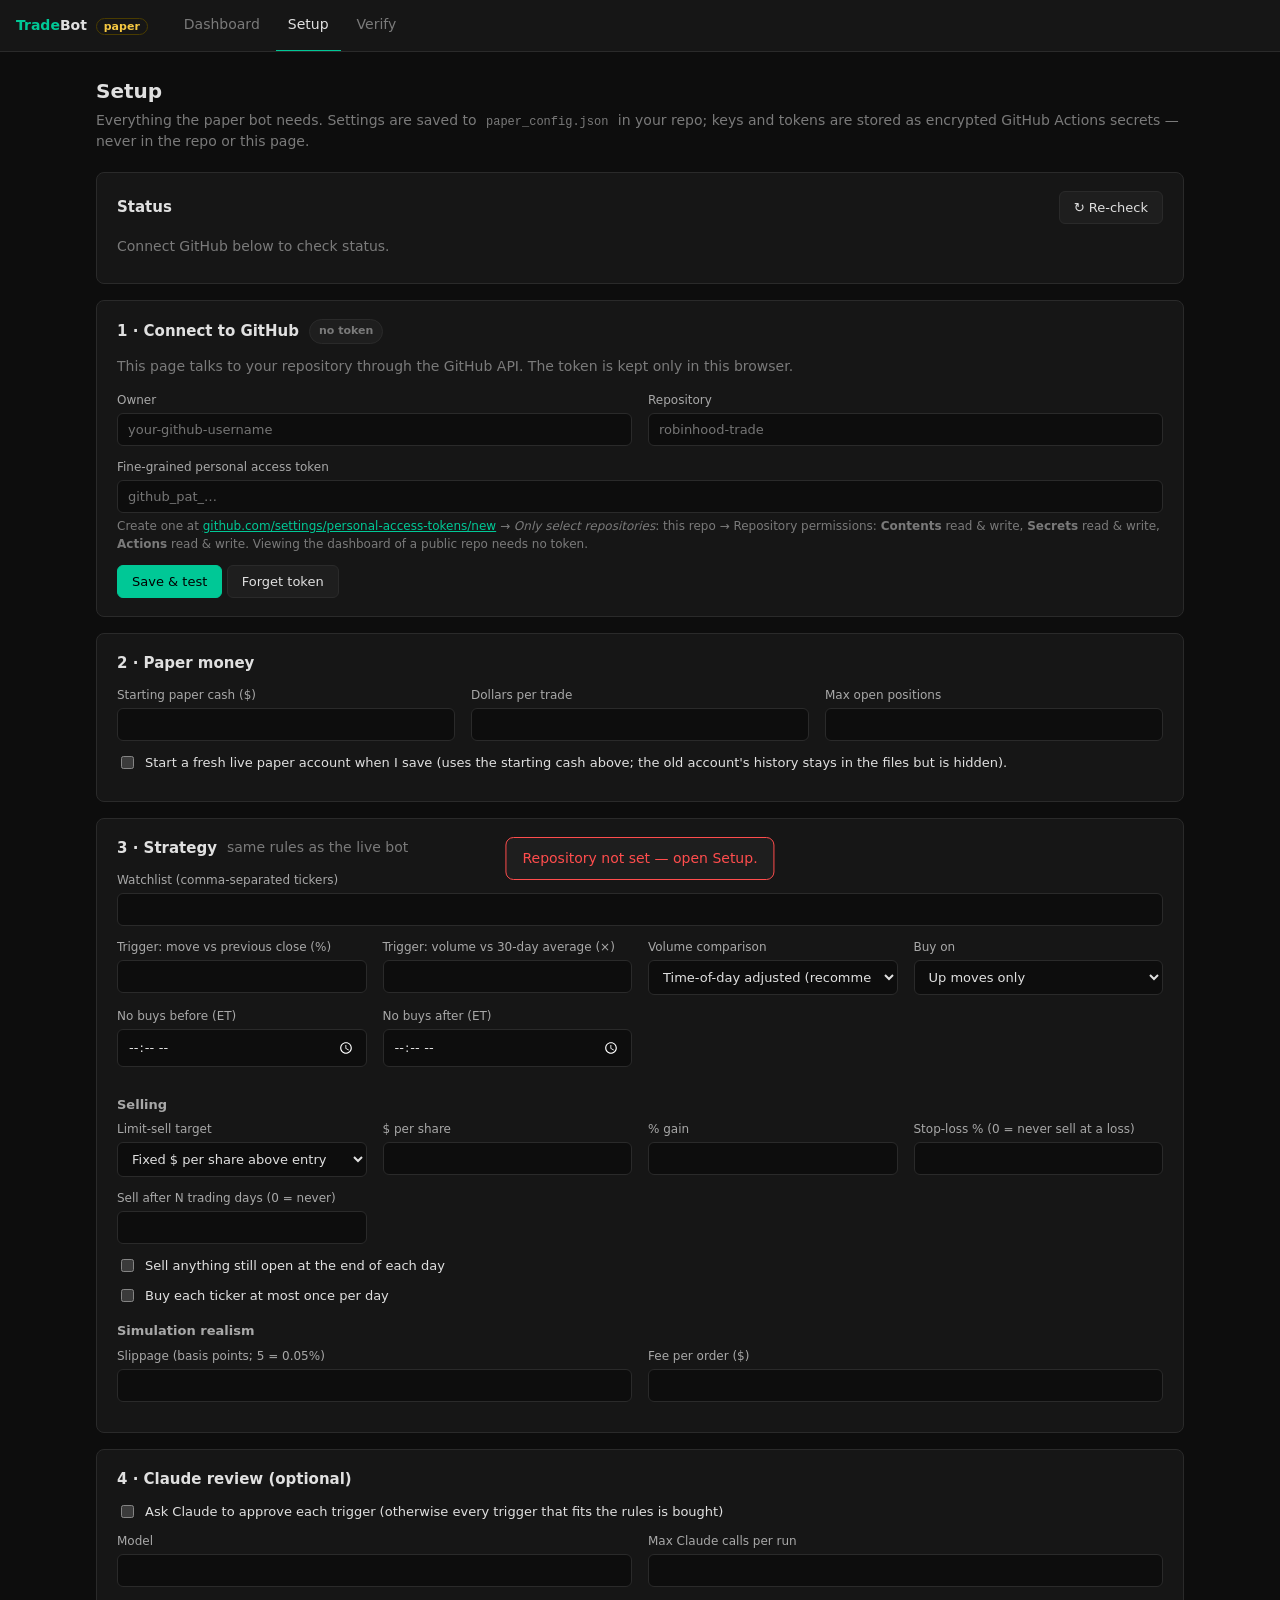
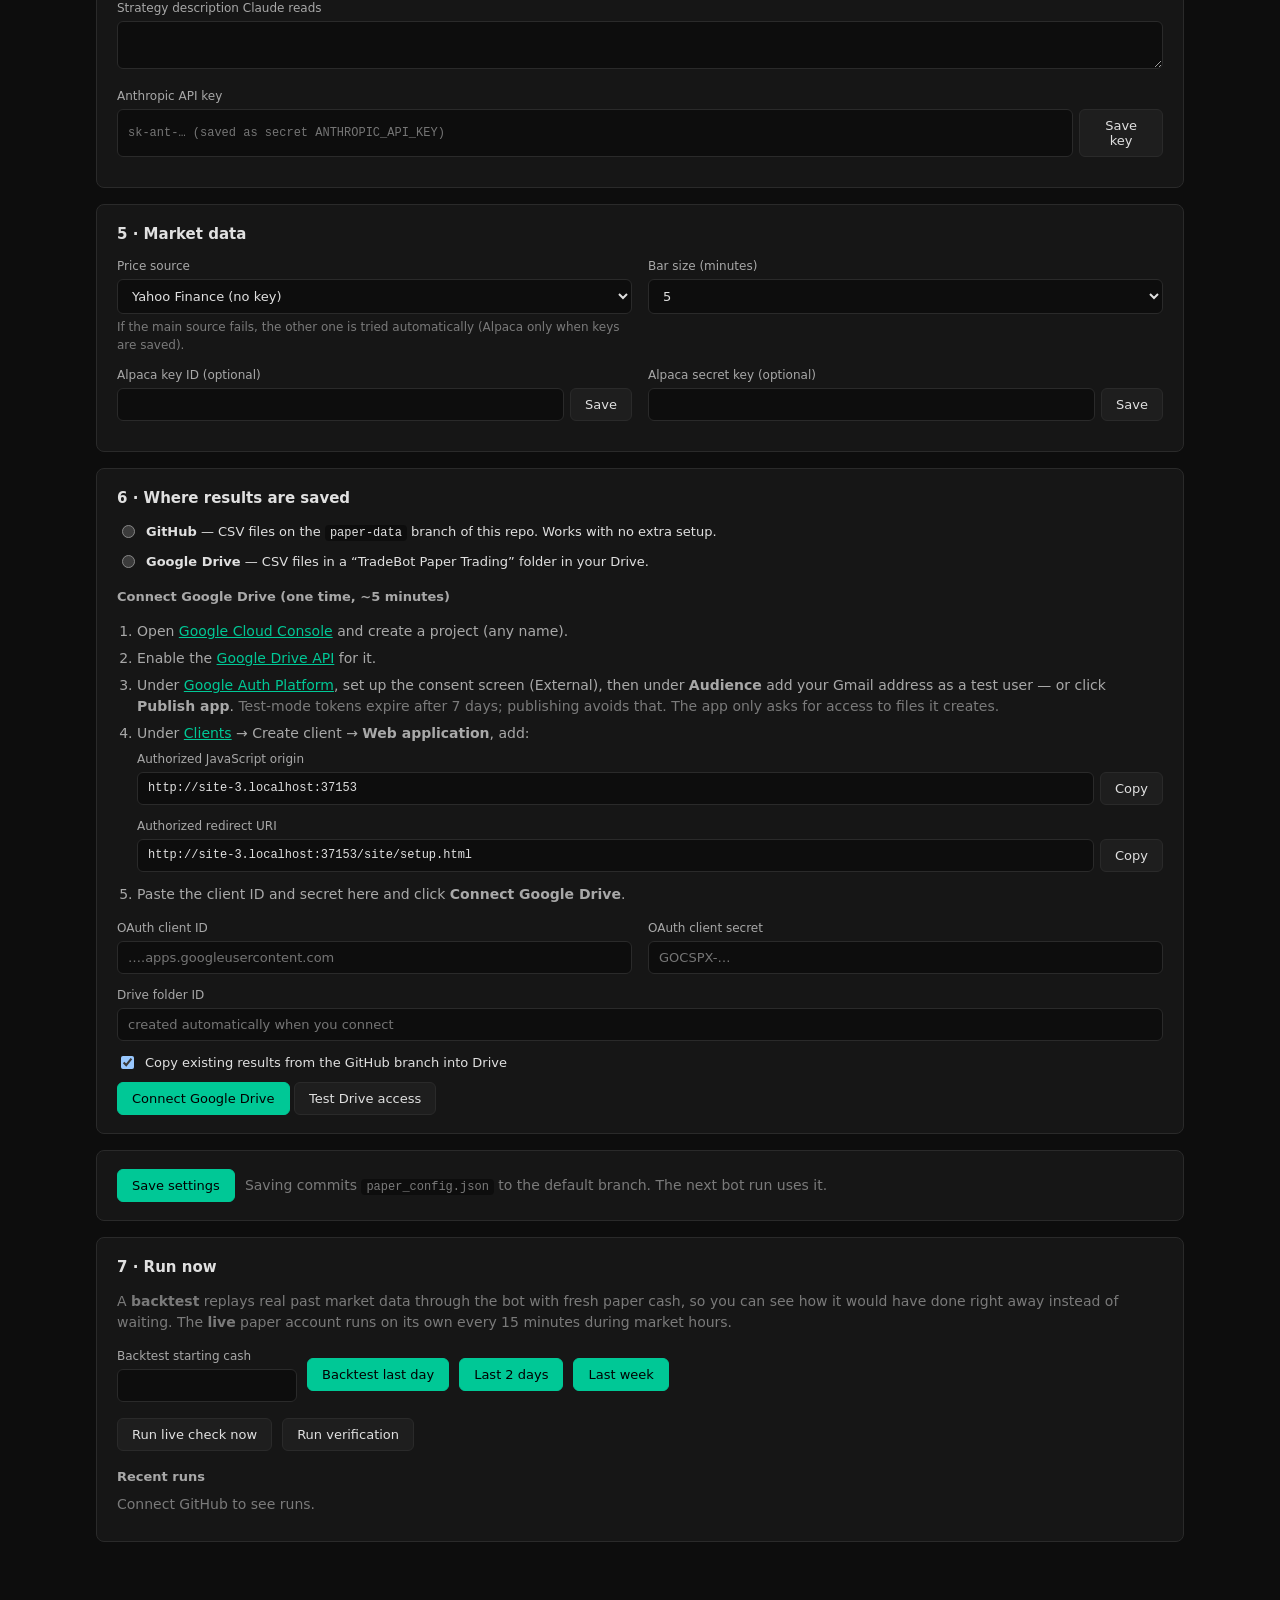
==== site/setup.html @ e6475d3b "Add paper-trading mode run from GitHub Actions with a Pages dashboard - paper/: bar-by-bar paper eng" ====
<!doctype html>
<html lang="en">
<head>
  <meta charset="utf-8">
  <meta name="viewport" content="width=device-width, initial-scale=1">
  <title>TradeBot Paper Setup</title>
  <link rel="stylesheet" href="assets/style.css">
</head>
<body>
  <nav id="nav"></nav>
  <main>
    <h1>Setup</h1>
    <p class="subtitle">Everything the paper bot needs. Settings are saved to <code>paper_config.json</code> in your repo; keys and
      tokens are stored as encrypted GitHub Actions secrets — never in the repo or this page.</p>

    <div class="card">
      <div class="card-head"><h2>Status</h2><div class="spacer"></div><button class="btn" id="recheck">↻ Re-check</button></div>
      <div id="status"><p class="empty">Connect GitHub below to check status.</p></div>
    </div>

    <!-- 1. GitHub -->
    <div class="card">
      <div class="card-head"><h2>1 · Connect to GitHub</h2><span id="gh-badge"></span></div>
      <p class="muted" style="margin-top:0">This page talks to your repository through the GitHub API. The token is kept only in this browser.</p>
      <div class="grid2">
        <div class="field"><label for="gh-owner">Owner</label><input type="text" id="gh-owner" placeholder="your-github-username"></div>
        <div class="field"><label for="gh-repo">Repository</label><input type="text" id="gh-repo" placeholder="robinhood-trade"></div>
      </div>
      <div class="field">
        <label for="gh-token">Fine-grained personal access token</label>
        <input type="password" id="gh-token" placeholder="github_pat_…" autocomplete="off">
        <div class="hint">Create one at <a href="https://github.com/settings/personal-access-tokens/new" target="_blank" rel="noopener">github.com/settings/personal-access-tokens/new</a>
          → <i>Only select repositories</i>: this repo → Repository permissions: <b>Contents</b> read &amp; write, <b>Secrets</b> read &amp; write,
          <b>Actions</b> read &amp; write. Viewing the dashboard of a public repo needs no token.</div>
      </div>
      <button class="btn primary" id="gh-save">Save &amp; test</button>
      <button class="btn" id="gh-forget">Forget token</button>
    </div>

    <form id="cfg-form" onsubmit="return false">
    <!-- 2. Account -->
    <div class="card">
      <div class="card-head"><h2>2 · Paper money</h2><span class="muted" id="acct-id"></span></div>
      <div class="grid2">
        <div class="field"><label for="starting_cash">Starting paper cash ($)</label>
          <input type="number" id="starting_cash" data-path="account.starting_cash" min="100" step="100"></div>
        <div class="field"><label for="position_size">Dollars per trade</label>
          <input type="number" id="position_size" data-path="strategy.position_size" min="1" step="10"></div>
        <div class="field"><label for="max_open_positions">Max open positions</label>
          <input type="number" id="max_open_positions" data-path="strategy.max_open_positions" min="1" step="1"></div>
      </div>
      <label class="check"><input type="checkbox" id="reset-account">
        <span>Start a fresh live paper account when I save (uses the starting cash above; the old account's history stays in the files but is hidden).</span></label>
    </div>

    <!-- 3. Strategy -->
    <div class="card">
      <div class="card-head"><h2>3 · Strategy</h2><span class="muted">same rules as the live bot</span></div>
      <div class="field"><label for="watchlist">Watchlist (comma-separated tickers)</label>
        <input type="text" id="watchlist" data-path="strategy.watchlist" data-type="list"></div>
      <div class="grid2">
        <div class="field"><label for="min_change_pct">Trigger: move vs previous close (%)</label>
          <input type="number" id="min_change_pct" data-path="strategy.min_change_pct" step="0.1"></div>
        <div class="field"><label for="min_volume_multiplier">Trigger: volume vs 30-day average (×)</label>
          <input type="number" id="min_volume_multiplier" data-path="strategy.min_volume_multiplier" step="0.1"></div>
        <div class="field"><label for="volume_mode">Volume comparison</label>
          <select id="volume_mode" data-path="strategy.volume_mode">
            <option value="prorated">Time-of-day adjusted (recommended)</option>
            <option value="full_day">Today so far vs full-day average (original bot)</option>
          </select></div>
        <div class="field"><label for="direction">Buy on</label>
          <select id="direction" data-path="strategy.direction">
            <option value="up">Up moves only</option><option value="both">Up and down moves</option>
          </select></div>
        <div class="field"><label for="entry_start">No buys before (ET)</label>
          <input type="time" id="entry_start" data-path="strategy.entry_start"></div>
        <div class="field"><label for="last_entry_time">No buys after (ET)</label>
          <input type="time" id="last_entry_time" data-path="strategy.last_entry_time"></div>
      </div>
      <h3>Selling</h3>
      <div class="grid2">
        <div class="field"><label for="sell_mode">Limit-sell target</label>
          <select id="sell_mode" data-path="strategy.sell_mode">
            <option value="dollar">Fixed $ per share above entry</option>
            <option value="percent">Fixed % above entry</option>
            <option value="claude">Let Claude pick (needs Claude on)</option>
          </select></div>
        <div class="field"><label for="profit_target">$ per share</label>
          <input type="number" id="profit_target" data-path="strategy.profit_target" step="0.1"></div>
        <div class="field"><label for="sell_percent">% gain</label>
          <input type="number" id="sell_percent" data-path="strategy.sell_percent" step="0.1"></div>
        <div class="field"><label for="stop_loss_pct">Stop-loss % (0 = never sell at a loss)</label>
          <input type="number" id="stop_loss_pct" data-path="strategy.stop_loss_pct" step="0.5" min="0"></div>
        <div class="field"><label for="max_hold_days">Sell after N trading days (0 = never)</label>
          <input type="number" id="max_hold_days" data-path="strategy.max_hold_days" step="1" min="0"></div>
      </div>
      <label class="check"><input type="checkbox" id="close_at_eod" data-path="strategy.close_at_eod">
        <span>Sell anything still open at the end of each day</span></label>
      <label class="check"><input type="checkbox" id="one_entry" data-path="strategy.one_entry_per_ticker_per_day">
        <span>Buy each ticker at most once per day</span></label>
      <h3>Simulation realism</h3>
      <div class="grid2">
        <div class="field"><label for="slippage_bps">Slippage (basis points; 5 = 0.05%)</label>
          <input type="number" id="slippage_bps" data-path="execution.slippage_bps" step="1" min="0"></div>
        <div class="field"><label for="fee_per_trade">Fee per order ($)</label>
          <input type="number" id="fee_per_trade" data-path="execution.fee_per_trade" step="0.01" min="0"></div>
      </div>
    </div>

    <!-- 4. Claude -->
    <div class="card">
      <div class="card-head"><h2>4 · Claude review (optional)</h2><span id="claude-badge"></span></div>
      <label class="check"><input type="checkbox" id="use_claude" data-path="strategy.use_claude">
        <span>Ask Claude to approve each trigger (otherwise every trigger that fits the rules is bought)</span></label>
      <div class="grid2">
        <div class="field"><label for="claude_model">Model</label>
          <input type="text" id="claude_model" data-path="strategy.claude_model"></div>
        <div class="field"><label for="claude_max">Max Claude calls per run</label>
          <input type="number" id="claude_max" data-path="strategy.claude_max_calls_per_run" min="1"></div>
      </div>
      <div class="field"><label for="strategy_text">Strategy description Claude reads</label>
        <textarea id="strategy_text" data-path="strategy.strategy_text" rows="2"></textarea></div>
      <div class="field"><label for="anthropic-key">Anthropic API key</label>
        <div class="copy"><input type="password" id="anthropic-key" placeholder="sk-ant-… (saved as secret ANTHROPIC_API_KEY)" autocomplete="off">
          <button class="btn" type="button" data-secret="ANTHROPIC_API_KEY" data-input="anthropic-key">Save key</button></div></div>
    </div>

    <!-- 5. Market data -->
    <div class="card">
      <div class="card-head"><h2>5 · Market data</h2></div>
      <div class="grid2">
        <div class="field"><label for="provider">Price source</label>
          <select id="provider" data-path="market_data.provider">
            <option value="yahoo">Yahoo Finance (no key)</option>
            <option value="alpaca">Alpaca (free key, IEX feed)</option>
          </select>
          <div class="hint">If the main source fails, the other one is tried automatically (Alpaca only when keys are saved).</div></div>
        <div class="field"><label for="interval">Bar size (minutes)</label>
          <select id="interval" data-path="market_data.interval_minutes" data-type="number">
            <option value="5">5</option><option value="15">15</option>
          </select></div>
      </div>
      <div class="grid2">
        <div class="field"><label for="alpaca-id">Alpaca key ID (optional)</label>
          <div class="copy"><input type="password" id="alpaca-id" autocomplete="off">
            <button class="btn" type="button" data-secret="ALPACA_API_KEY_ID" data-input="alpaca-id">Save</button></div></div>
        <div class="field"><label for="alpaca-secret">Alpaca secret key (optional)</label>
          <div class="copy"><input type="password" id="alpaca-secret" autocomplete="off">
            <button class="btn" type="button" data-secret="ALPACA_API_SECRET_KEY" data-input="alpaca-secret">Save</button></div></div>
      </div>
    </div>

    <!-- 6. Storage -->
    <div class="card">
      <div class="card-head"><h2>6 · Where results are saved</h2><span id="storage-badge"></span></div>
      <label class="check"><input type="radio" name="backend" value="github" data-path="storage.backend">
        <span><b>GitHub</b> — CSV files on the <code>paper-data</code> branch of this repo. Works with no extra setup.</span></label>
      <label class="check"><input type="radio" name="backend" value="drive" data-path="storage.backend">
        <span><b>Google Drive</b> — CSV files in a “TradeBot Paper Trading” folder in your Drive.</span></label>

      <div id="drive-setup" style="margin-top:12px">
        <h3>Connect Google Drive (one time, ~5 minutes)</h3>
        <ol class="steps">
          <li>Open <a href="https://console.cloud.google.com/projectcreate" target="_blank" rel="noopener">Google Cloud Console</a> and create a project (any name).</li>
          <li>Enable the <a href="https://console.cloud.google.com/apis/library/drive.googleapis.com" target="_blank" rel="noopener">Google Drive API</a> for it.</li>
          <li>Under <a href="https://console.cloud.google.com/auth/branding" target="_blank" rel="noopener">Google Auth Platform</a>, set up the consent screen
            (External), then under <b>Audience</b> add your Gmail address as a test user — or click <b>Publish app</b>.
            <span class="muted">Test-mode tokens expire after 7 days; publishing avoids that. The app only asks for access to files it creates.</span></li>
          <li>Under <a href="https://console.cloud.google.com/auth/clients" target="_blank" rel="noopener">Clients</a> → Create client → <b>Web application</b>, add:
            <div class="field" style="margin-top:6px"><label>Authorized JavaScript origin</label>
              <div class="copy"><input type="text" id="origin" readonly><button class="btn" type="button" data-copy="origin">Copy</button></div></div>
            <div class="field"><label>Authorized redirect URI</label>
              <div class="copy"><input type="text" id="redirect" readonly><button class="btn" type="button" data-copy="redirect">Copy</button></div></div></li>
          <li>Paste the client ID and secret here and click <b>Connect Google Drive</b>.</li>
        </ol>
        <div class="grid2">
          <div class="field"><label for="g-client-id">OAuth client ID</label>
            <input type="text" id="g-client-id" data-path="storage.google_client_id" placeholder="….apps.googleusercontent.com"></div>
          <div class="field"><label for="g-client-secret">OAuth client secret</label>
            <input type="password" id="g-client-secret" placeholder="GOCSPX-…" autocomplete="off"></div>
        </div>
        <div class="field"><label for="g-folder">Drive folder ID</label>
          <input type="text" id="g-folder" data-path="storage.drive_folder_id" placeholder="created automatically when you connect">
          <div class="hint" id="g-folder-link"></div></div>
        <label class="check"><input type="checkbox" id="g-copy" checked>
          <span>Copy existing results from the GitHub branch into Drive</span></label>
        <button class="btn primary" type="button" id="g-connect">Connect Google Drive</button>
        <button class="btn" type="button" id="g-test">Test Drive access</button>
      </div>
    </div>

    <div class="card">
      <div class="toolbar" style="margin:0">
        <button class="btn primary" type="button" id="save-cfg">Save settings</button>
        <span class="muted" id="save-note">Saving commits <code>paper_config.json</code> to the default branch. The next bot run uses it.</span>
      </div>
    </div>
    </form>

    <!-- 7. Run -->
    <div class="card">
      <div class="card-head"><h2>7 · Run now</h2></div>
      <p class="muted" style="margin-top:0">A <b>backtest</b> replays real past market data through the bot with fresh paper cash, so you can see how it
        would have done right away instead of waiting. The <b>live</b> paper account runs on its own every 15 minutes during market hours.</p>
      <div class="toolbar">
        <div class="field" style="margin:0;width:180px"><label for="bt-cash">Backtest starting cash</label>
          <input type="number" id="bt-cash" min="100" step="100"></div>
        <button class="btn primary" type="button" data-bt="1">Backtest last day</button>
        <button class="btn primary" type="button" data-bt="2">Last 2 days</button>
        <button class="btn primary" type="button" data-bt="5">Last week</button>
      </div>
      <div class="toolbar">
        <button class="btn" type="button" id="run-live">Run live check now</button>
        <button class="btn" type="button" id="run-verify">Run verification</button>
      </div>
      <h3>Recent runs</h3>
      <div id="runs"><p class="empty">Connect GitHub to see runs.</p></div>
    </div>
  </main>
  <script type="module" src="assets/setup.js"></script>
</body>
</html>
---- site/assets/style.css ----
:root {
  color-scheme: dark;
  --bg: #0d0d0d;
  --surface: #161616;
  --surface2: #1e1e1e;
  --border: #2a2a2a;
  --green: #00c896;
  --green-dim: #0d2e20;
  --red: #ff4d4d;
  --red-dim: #2a0f0f;
  --yellow: #f5c842;
  --yellow-dim: #2a2000;
  --text: #e0e0e0;
  --text-2: #a8a8a8;
  --muted: #7a7a7a;
  --grid: #262626;
  --font: "Segoe UI", system-ui, -apple-system, sans-serif;
  --mono: "Cascadia Code", Consolas, ui-monospace, monospace;
}
*, *::before, *::after { box-sizing: border-box; }
body { margin: 0; background: var(--bg); color: var(--text); font: 14px/1.5 var(--font); }
a { color: var(--green); }

nav#nav {
  position: sticky; top: 0; z-index: 20; display: flex; align-items: center; gap: 4px;
  height: 52px; padding: 0 16px; background: var(--surface); border-bottom: 1px solid var(--border);
  overflow-x: auto;
}
nav .brand { font-weight: 700; color: var(--green); text-decoration: none; margin-right: 20px; white-space: nowrap; }
nav .brand span { color: var(--text); }
nav .brand em { font-style: normal; font-size: 11px; color: var(--yellow); border: 1px solid #4a3c00; border-radius: 10px; padding: 1px 7px; margin-left: 4px; }
nav .nav-link { color: var(--muted); text-decoration: none; padding: 0 12px; height: 52px; display: flex; align-items: center; border-bottom: 2px solid transparent; }
nav .nav-link:hover { color: var(--text); }
nav .nav-link.active { color: var(--text); border-bottom-color: var(--green); }

main { max-width: 1120px; margin: 0 auto; padding: 24px 16px 64px; }
h1 { font-size: 20px; margin: 0 0 4px; }
h2 { font-size: 15px; margin: 0; }
h3 { font-size: 13px; margin: 16px 0 6px; color: var(--text-2); }
.subtitle { color: var(--muted); margin: 0 0 20px; }
.muted { color: var(--muted); }
.pos { color: var(--green); }
.neg { color: var(--red); }

.card { background: var(--surface); border: 1px solid var(--border); border-radius: 8px; padding: 18px 20px; margin-bottom: 16px; }
.card-head { display: flex; align-items: center; gap: 10px; flex-wrap: wrap; margin-bottom: 12px; }
.card-head .spacer { flex: 1; }

.toolbar { display: flex; gap: 10px; align-items: center; flex-wrap: wrap; margin-bottom: 16px; }
.toolbar .spacer { flex: 1; }

.badge { display: inline-flex; align-items: center; gap: 5px; font-size: 11px; font-weight: 600; padding: 3px 9px; border-radius: 20px; white-space: nowrap; }
.badge.green { background: var(--green-dim); color: var(--green); }
.badge.red { background: var(--red-dim); color: var(--red); }
.badge.yellow { background: var(--yellow-dim); color: var(--yellow); }
.badge.gray { background: var(--surface2); color: var(--muted); border: 1px solid var(--border); }

.btn { display: inline-flex; align-items: center; gap: 6px; padding: 8px 14px; border-radius: 6px; border: 1px solid var(--border);
  background: var(--surface2); color: var(--text); font: 500 13px var(--font); cursor: pointer; text-decoration: none; }
.btn:hover { border-color: #444; }
.btn.primary { background: var(--green); color: #000; border-color: var(--green); }
.btn.danger { background: var(--red-dim); color: var(--red); border-color: #4a1212; }
.btn:disabled { opacity: .5; cursor: not-allowed; }
.seg { display: inline-flex; border: 1px solid var(--border); border-radius: 6px; overflow: hidden; }
.seg button { background: transparent; color: var(--muted); border: 0; padding: 6px 12px; font: 500 12px var(--font); cursor: pointer; }
.seg button.on { background: var(--surface2); color: var(--text); }

select, input[type=text], input[type=number], input[type=password], input[type=time], textarea {
  background: var(--bg); color: var(--text); border: 1px solid var(--border); border-radius: 6px;
  padding: 8px 10px; font: 13px var(--font); width: 100%; }
select:focus, input:focus, textarea:focus { outline: none; border-color: var(--green); }
label { display: block; font-size: 12px; color: var(--text-2); margin-bottom: 4px; }
.field { margin-bottom: 12px; }
.hint { font-size: 12px; color: var(--muted); margin-top: 4px; }
.grid2 { display: grid; grid-template-columns: repeat(auto-fit, minmax(220px, 1fr)); gap: 0 16px; }
.check { display: flex; gap: 8px; align-items: flex-start; font-size: 13px; color: var(--text); margin-bottom: 10px; }
.check input { margin-top: 3px; }

.kpis { display: grid; grid-template-columns: repeat(auto-fit, minmax(150px, 1fr)); gap: 12px; margin-bottom: 16px; }
.kpi { background: var(--surface); border: 1px solid var(--border); border-radius: 8px; padding: 14px 16px; }
.kpi .k { font-size: 11px; text-transform: uppercase; letter-spacing: .6px; color: var(--muted); }
.kpi .v { font-size: 22px; font-weight: 600; margin-top: 2px; font-variant-numeric: tabular-nums; }
.kpi .s { font-size: 12px; color: var(--text-2); font-variant-numeric: tabular-nums; }

.table-wrap { overflow-x: auto; }
table { width: 100%; border-collapse: collapse; font-size: 13px; }
th { text-align: left; font-weight: 500; font-size: 11px; text-transform: uppercase; letter-spacing: .5px; color: var(--muted);
  padding: 8px 10px; border-bottom: 1px solid var(--border); white-space: nowrap; }
td { padding: 8px 10px; border-bottom: 1px solid #1f1f1f; white-space: nowrap; }
td.wrap { white-space: normal; min-width: 220px; }
th.num, td.num { text-align: right; font-variant-numeric: tabular-nums; }
tr:hover td { background: #131313; }
.empty { color: var(--muted); margin: 8px 0; }
.ticker { font-weight: 600; }

.chart-host { position: relative; width: 100%; }
svg.chart { width: 100%; height: auto; display: block; }
svg.chart .grid { stroke: var(--grid); stroke-width: 1; }
svg.chart .daysep { stroke: var(--grid); stroke-dasharray: 2 4; }
svg.chart .axis { fill: var(--muted); font-size: 11px; font-family: var(--font); }
svg.chart .baseline { stroke: var(--muted); stroke-dasharray: 4 4; stroke-width: 1; }
svg.chart .zero { stroke: #555; stroke-width: 1; }
svg.chart .line { fill: none; stroke-width: 2; stroke-linejoin: round; }
svg.chart .line.pos { stroke: var(--green); }
svg.chart .line.neg { stroke: var(--red); }
svg.chart .dot { stroke: var(--surface); stroke-width: 2; }
svg.chart .dot.pos { fill: var(--green); }
svg.chart .dot.neg { fill: var(--red); }
svg.chart .cross { stroke: #555; stroke-width: 1; }
svg.chart .bar.pos { fill: var(--green); }
svg.chart .bar.neg { fill: var(--red); }
svg.chart .hit { fill: transparent; cursor: crosshair; }
.chart-tip { position: absolute; display: none; pointer-events: none; background: #000; border: 1px solid var(--border);
  border-radius: 6px; padding: 6px 9px; font-size: 12px; white-space: nowrap; z-index: 5; }

.notice { border-radius: 8px; padding: 12px 14px; margin-bottom: 16px; border: 1px solid; }
.notice.warn { background: var(--yellow-dim); border-color: #4a3c00; color: var(--yellow); }
.notice.err { background: var(--red-dim); border-color: #4a1212; color: var(--red); }
.notice.ok { background: var(--green-dim); border-color: #134a33; color: var(--green); }
.notice a { color: inherit; }

.check-row { display: flex; gap: 12px; padding: 10px 0; border-bottom: 1px solid #1f1f1f; }
.check-row .icon { width: 22px; flex: none; font-weight: 700; }
.check-row details { color: var(--text-2); font-size: 12px; margin-top: 4px; }
.check-row code, code { font-family: var(--mono); font-size: 12px; background: var(--bg); padding: 1px 5px; border-radius: 4px; }

.steps { padding-left: 20px; color: var(--text-2); }
.steps li { margin-bottom: 6px; }
.copy { display: flex; gap: 6px; }
.copy input { font-family: var(--mono); font-size: 12px; }

.toast { position: fixed; bottom: 20px; left: 50%; transform: translateX(-50%); background: var(--surface2); border: 1px solid var(--border);
  border-radius: 8px; padding: 10px 16px; z-index: 50; max-width: calc(100vw - 32px); }
.toast.ok { border-color: var(--green); }
.toast.err { border-color: var(--red); color: var(--red); }

@media (max-width: 600px) {
  nav .brand { margin-right: 6px; }
  nav .nav-link { padding: 0 8px; }
  .kpi .v { font-size: 18px; }
  .card { padding: 14px; }
}
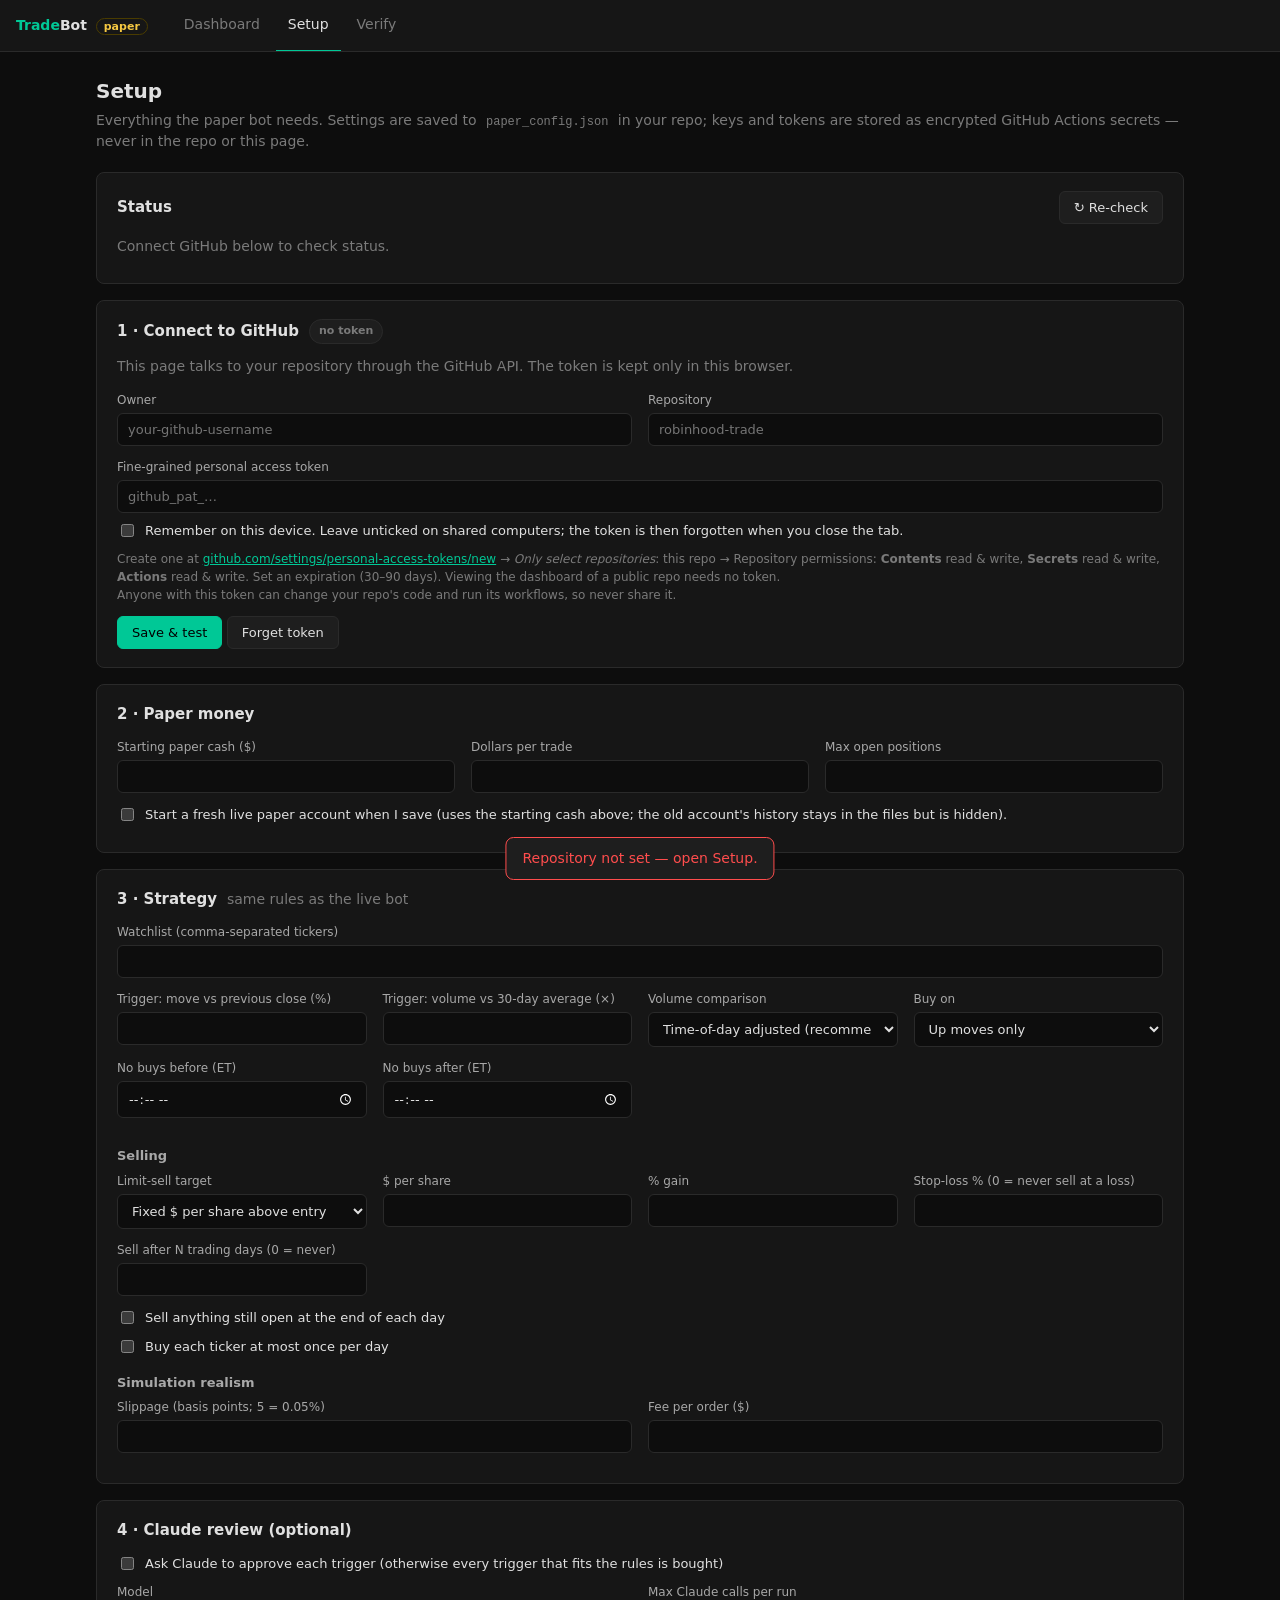
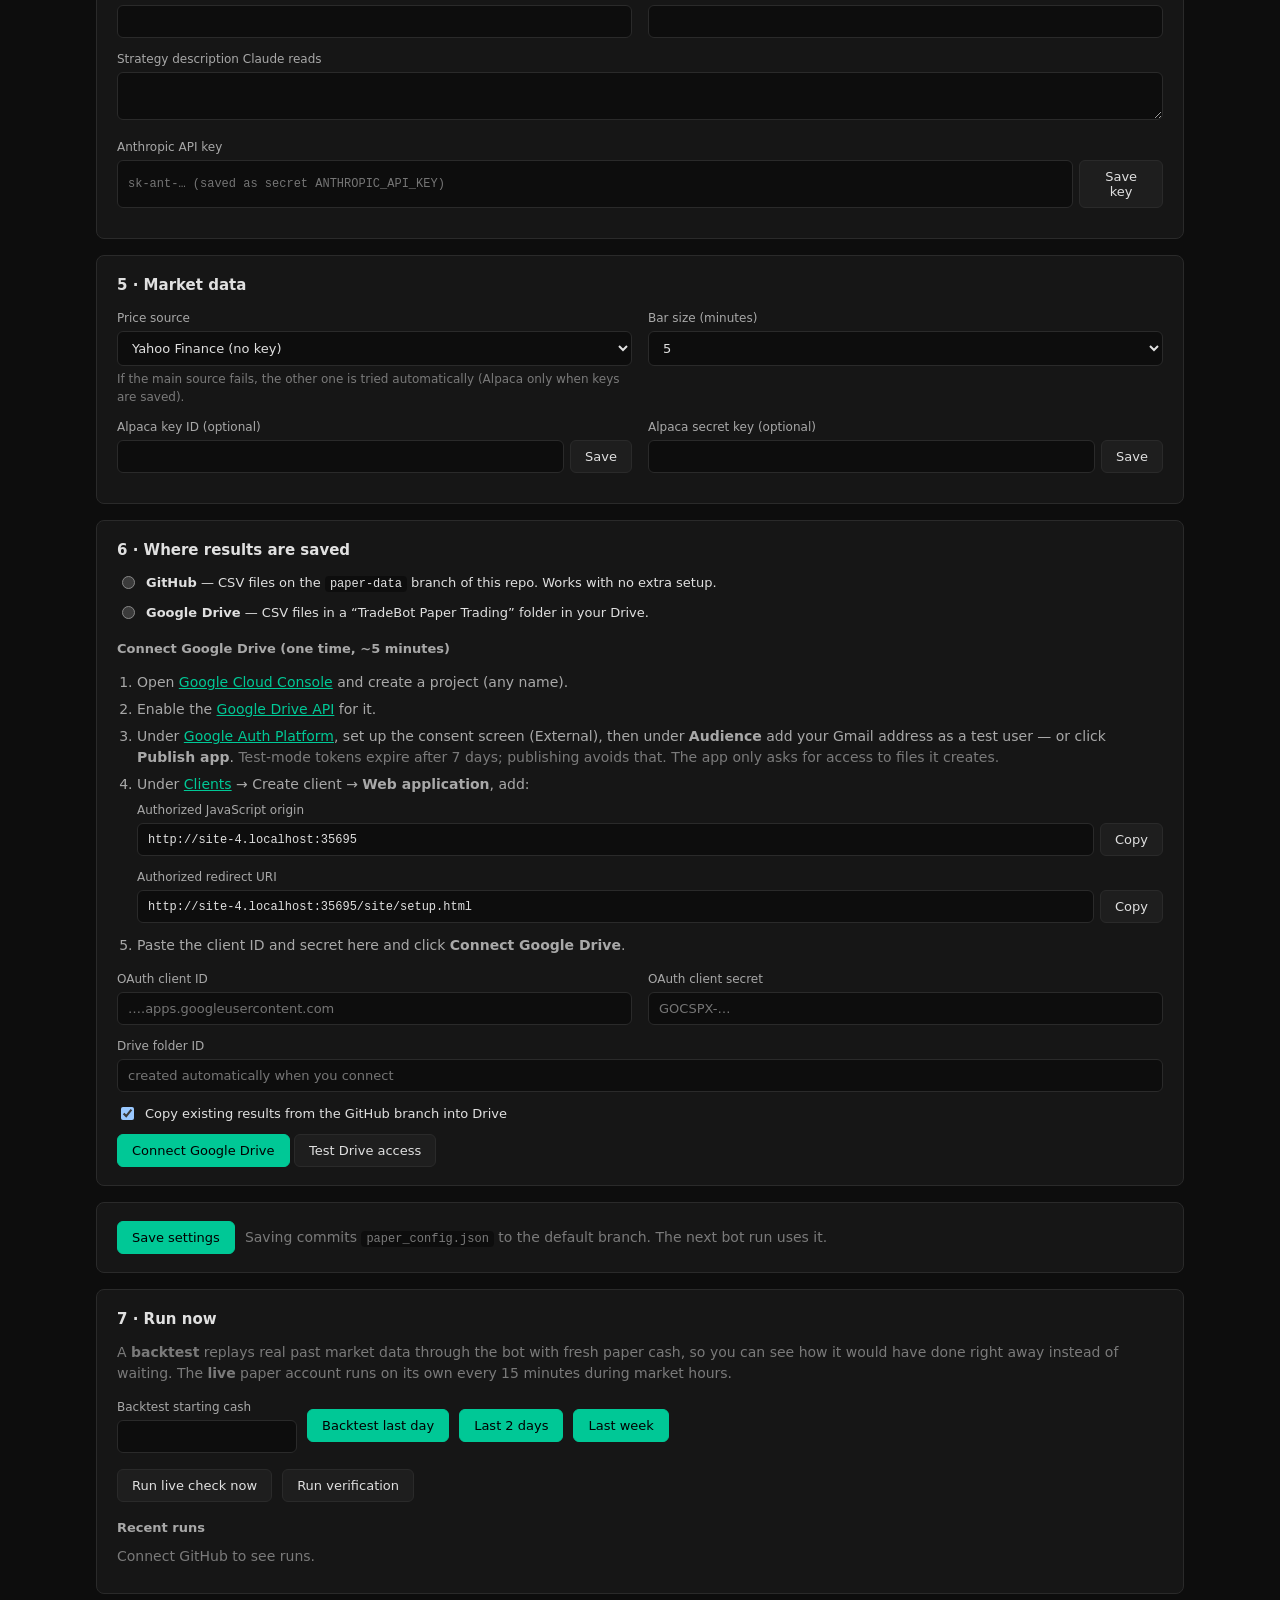
==== commit f6c68caa: "Security hardening for the public site, workflows and local app Site: ignore ?data/?config outside l" ====
--- a/site/setup.html
+++ b/site/setup.html
@@ -3,6 +3,8 @@
 <head>
   <meta charset="utf-8">
   <meta name="viewport" content="width=device-width, initial-scale=1">
+  <meta http-equiv="Content-Security-Policy" content="default-src 'self'; script-src 'self' https://cdn.jsdelivr.net https://accounts.google.com; connect-src 'self' https://api.github.com https://raw.githubusercontent.com https://www.googleapis.com https://oauth2.googleapis.com https://cdn.jsdelivr.net https://accounts.google.com; frame-src https://accounts.google.com; style-src 'self' 'unsafe-inline' https://accounts.google.com; img-src 'self' data:; object-src 'none'; base-uri 'none'; form-action 'none'">
+  <meta name="referrer" content="no-referrer">
   <title>TradeBot Paper Setup</title>
   <link rel="stylesheet" href="assets/style.css">
 </head>
@@ -29,15 +31,18 @@
       <div class="field">
         <label for="gh-token">Fine-grained personal access token</label>
         <input type="password" id="gh-token" placeholder="github_pat_…" autocomplete="off">
+        <label class="check" style="margin-top:8px"><input type="checkbox" id="gh-remember">
+          <span>Remember on this device. Leave unticked on shared computers; the token is then forgotten when you close the tab.</span></label>
         <div class="hint">Create one at <a href="https://github.com/settings/personal-access-tokens/new" target="_blank" rel="noopener">github.com/settings/personal-access-tokens/new</a>
           → <i>Only select repositories</i>: this repo → Repository permissions: <b>Contents</b> read &amp; write, <b>Secrets</b> read &amp; write,
-          <b>Actions</b> read &amp; write. Viewing the dashboard of a public repo needs no token.</div>
+          <b>Actions</b> read &amp; write. Set an expiration (30–90 days). Viewing the dashboard of a public repo needs no token.
+          <br>Anyone with this token can change your repo's code and run its workflows, so never share it.</div>
       </div>
       <button class="btn primary" id="gh-save">Save &amp; test</button>
       <button class="btn" id="gh-forget">Forget token</button>
     </div>
 
-    <form id="cfg-form" onsubmit="return false">
+    <form id="cfg-form">
     <!-- 2. Account -->
     <div class="card">
       <div class="card-head"><h2>2 · Paper money</h2><span class="muted" id="acct-id"></span></div>
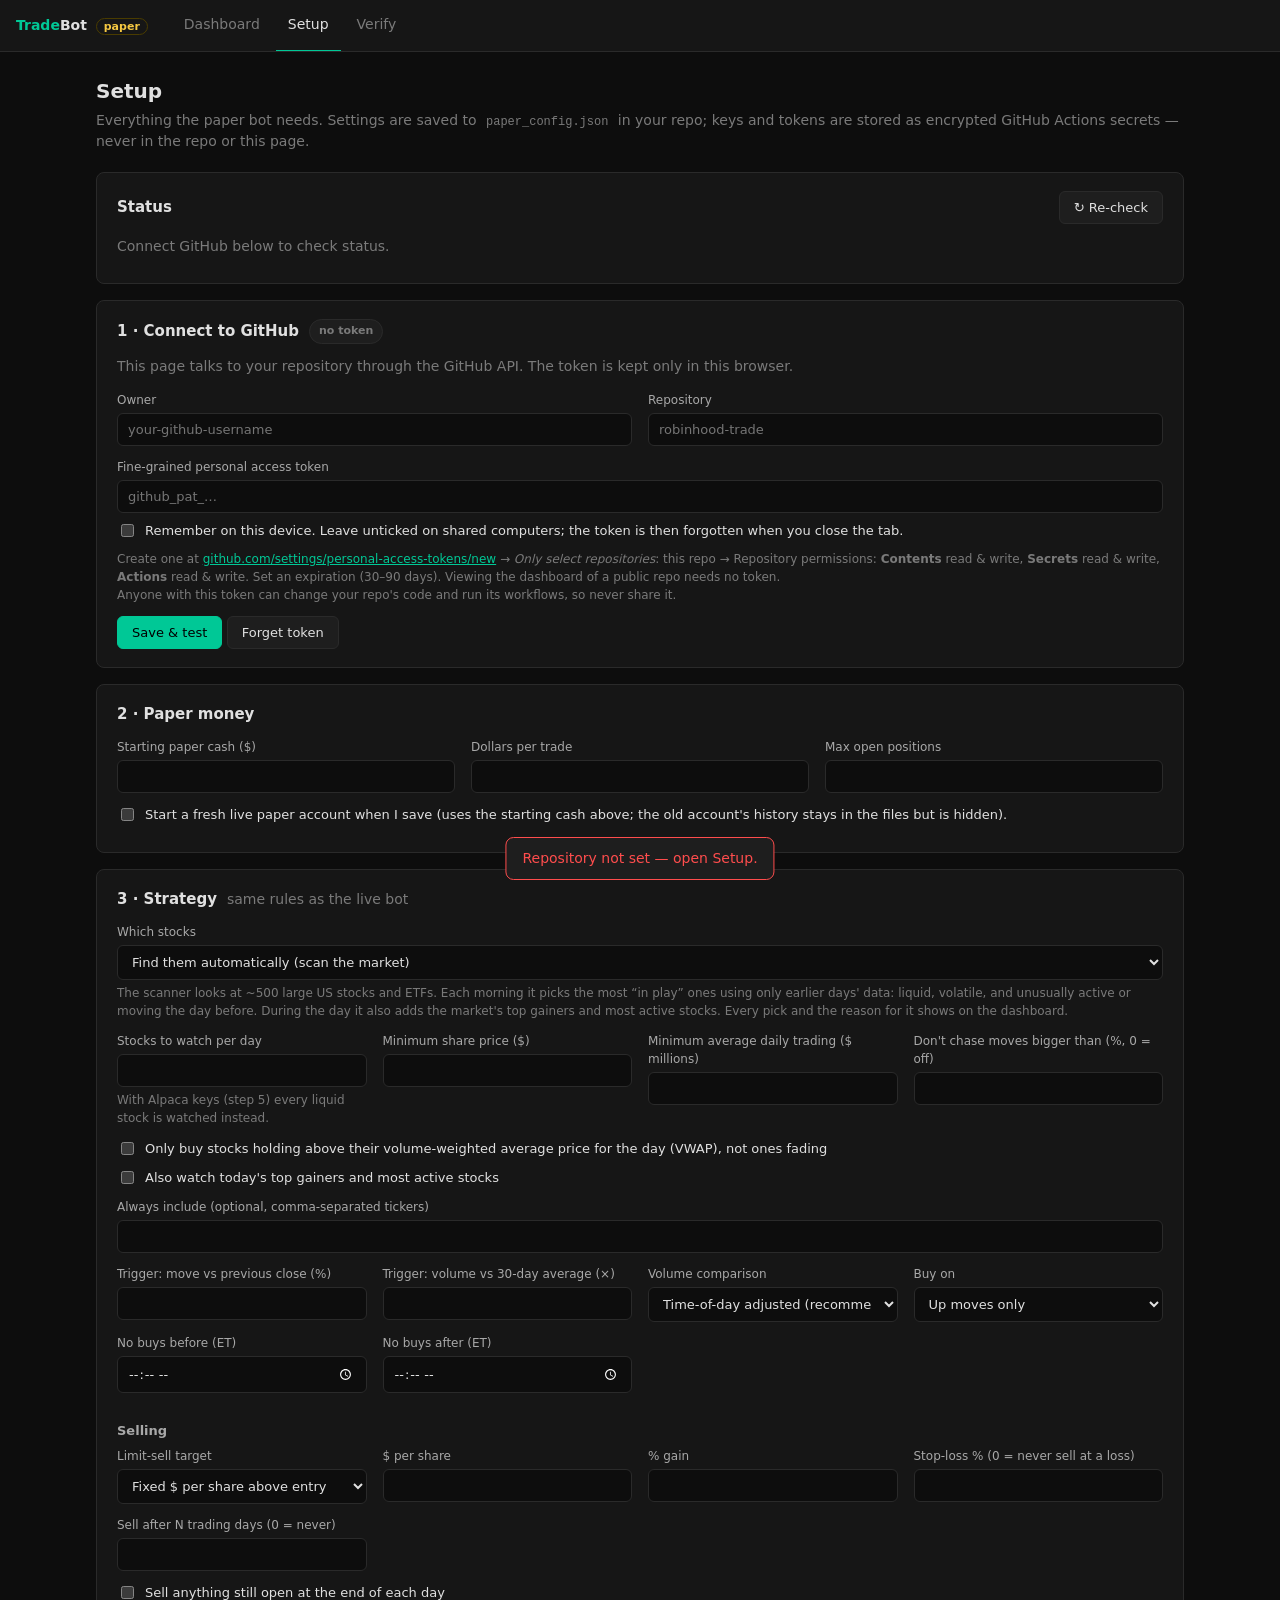
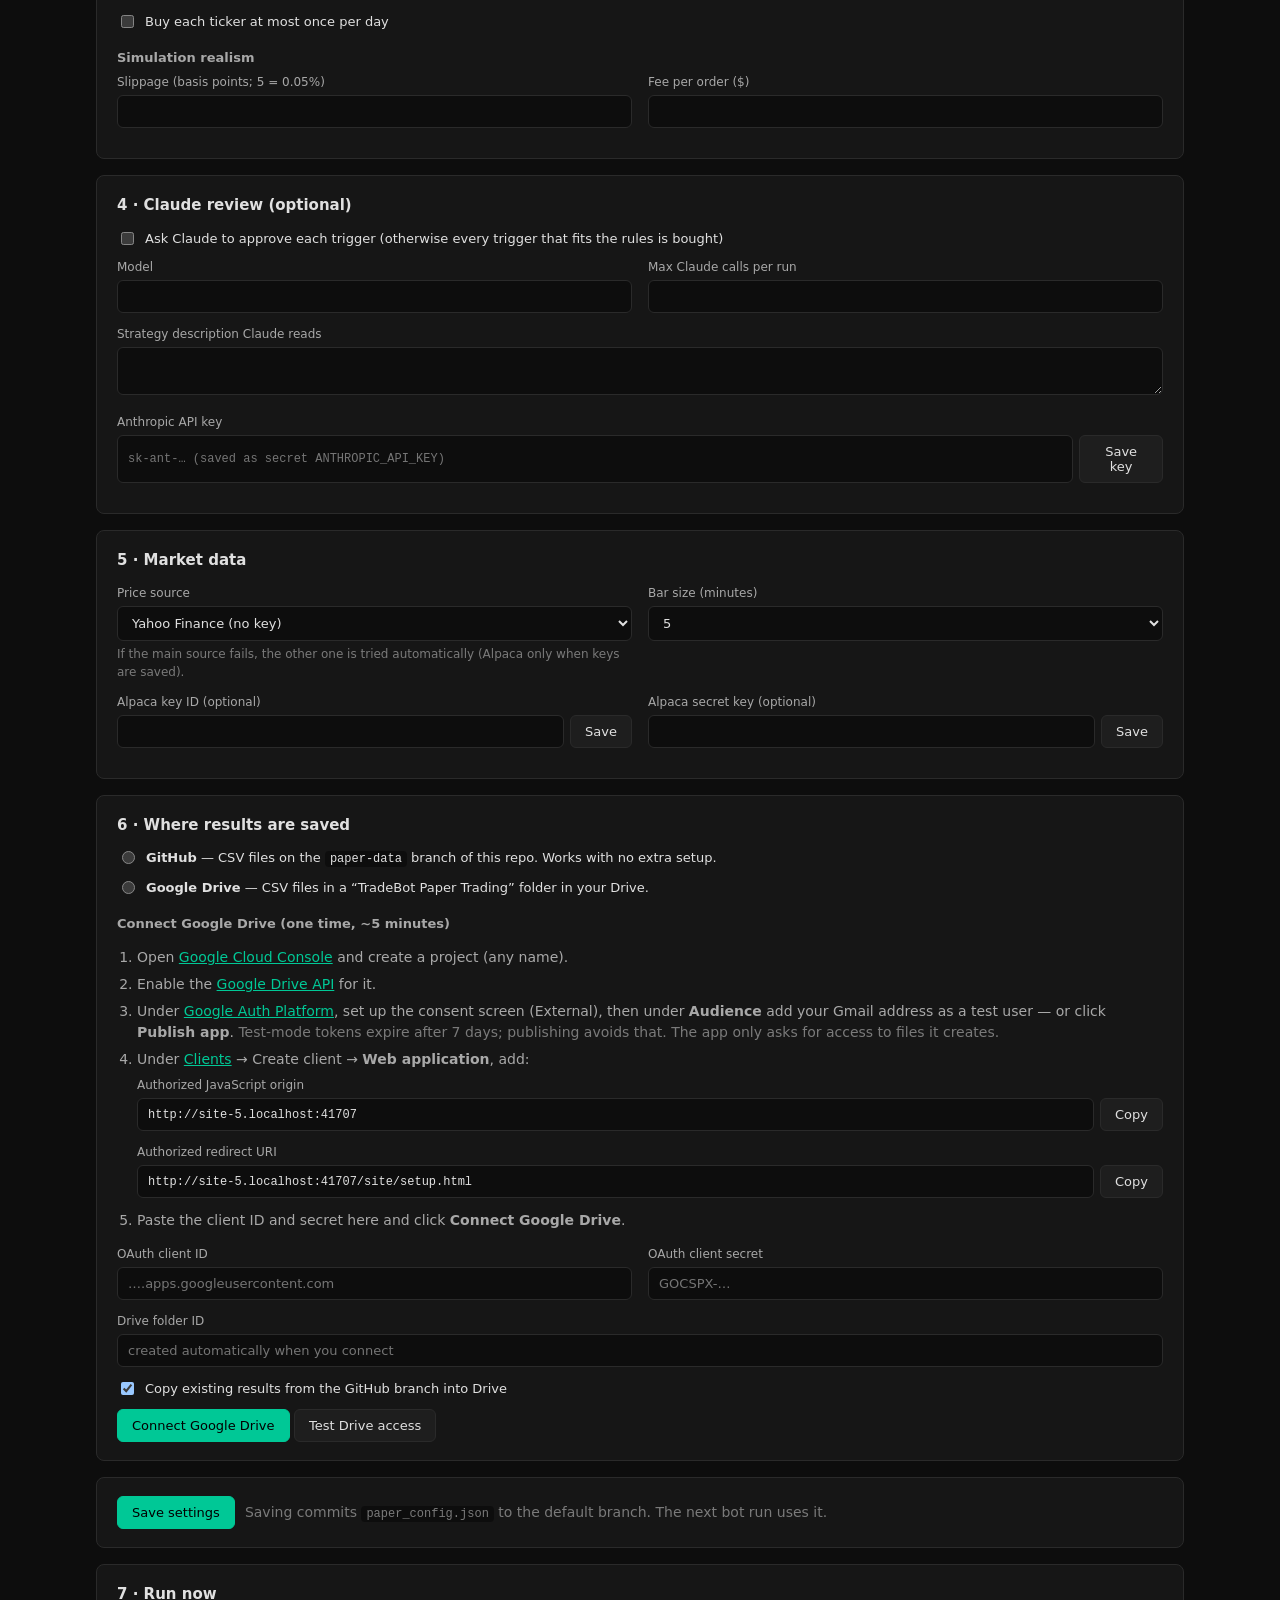
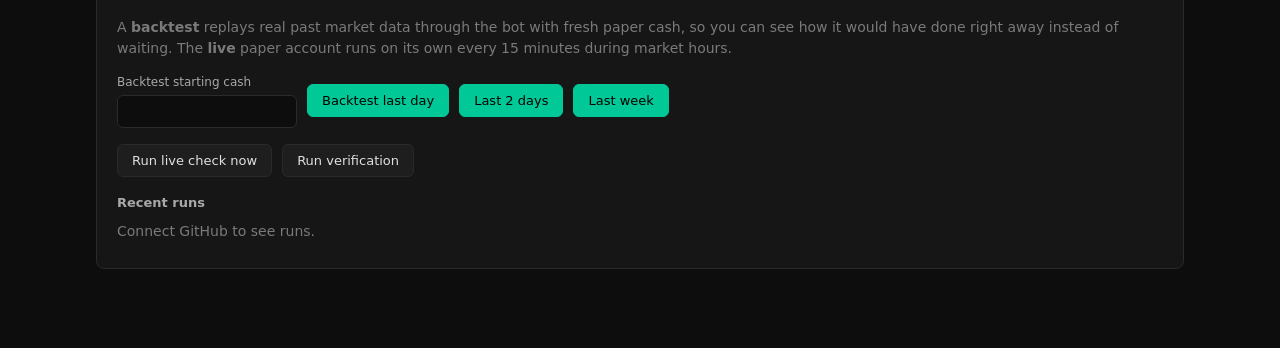
==== commit 27547084: "Market scanner: the bot finds stocks to trade instead of a watchlist - paper/scanner.py: ~500-stock " ====
--- a/site/setup.html
+++ b/site/setup.html
@@ -61,7 +61,30 @@
     <!-- 3. Strategy -->
     <div class="card">
       <div class="card-head"><h2>3 · Strategy</h2><span class="muted">same rules as the live bot</span></div>
-      <div class="field"><label for="watchlist">Watchlist (comma-separated tickers)</label>
+      <div class="field"><label for="universe">Which stocks</label>
+        <select id="universe" data-path="strategy.universe">
+          <option value="market">Find them automatically (scan the market)</option>
+          <option value="watchlist">Only my watchlist</option>
+        </select>
+        <div class="hint">The scanner looks at ~500 large US stocks and ETFs. Each morning it picks the most “in play” ones using only
+          earlier days' data: liquid, volatile, and unusually active or moving the day before. During the day it also adds the
+          market's top gainers and most active stocks. Every pick and the reason for it shows on the dashboard.</div></div>
+      <div class="grid2" id="scan-fields">
+        <div class="field"><label for="scan_size">Stocks to watch per day</label>
+          <input type="number" id="scan_size" data-path="strategy.scan_size" min="5" max="150" step="5">
+          <div class="hint">With Alpaca keys (step 5) every liquid stock is watched instead.</div></div>
+        <div class="field"><label for="min_price">Minimum share price ($)</label>
+          <input type="number" id="min_price" data-path="strategy.min_price" min="1" step="1"></div>
+        <div class="field"><label for="min_adv">Minimum average daily trading ($ millions)</label>
+          <input type="number" id="min_adv" data-path="strategy.min_avg_dollar_volume" data-scale="1000000" min="1" step="5"></div>
+        <div class="field"><label for="max_change_pct">Don't chase moves bigger than (%, 0 = off)</label>
+          <input type="number" id="max_change_pct" data-path="strategy.max_change_pct" min="0" step="1"></div>
+      </div>
+      <label class="check"><input type="checkbox" id="require_above_vwap" data-path="strategy.require_above_vwap">
+        <span>Only buy stocks holding above their volume-weighted average price for the day (VWAP), not ones fading</span></label>
+      <label class="check"><input type="checkbox" id="include_movers" data-path="strategy.include_market_movers">
+        <span>Also watch today's top gainers and most active stocks</span></label>
+      <div class="field"><label for="watchlist" id="watchlist-label">Always include (optional, comma-separated tickers)</label>
         <input type="text" id="watchlist" data-path="strategy.watchlist" data-type="list"></div>
       <div class="grid2">
         <div class="field"><label for="min_change_pct">Trigger: move vs previous close (%)</label>
